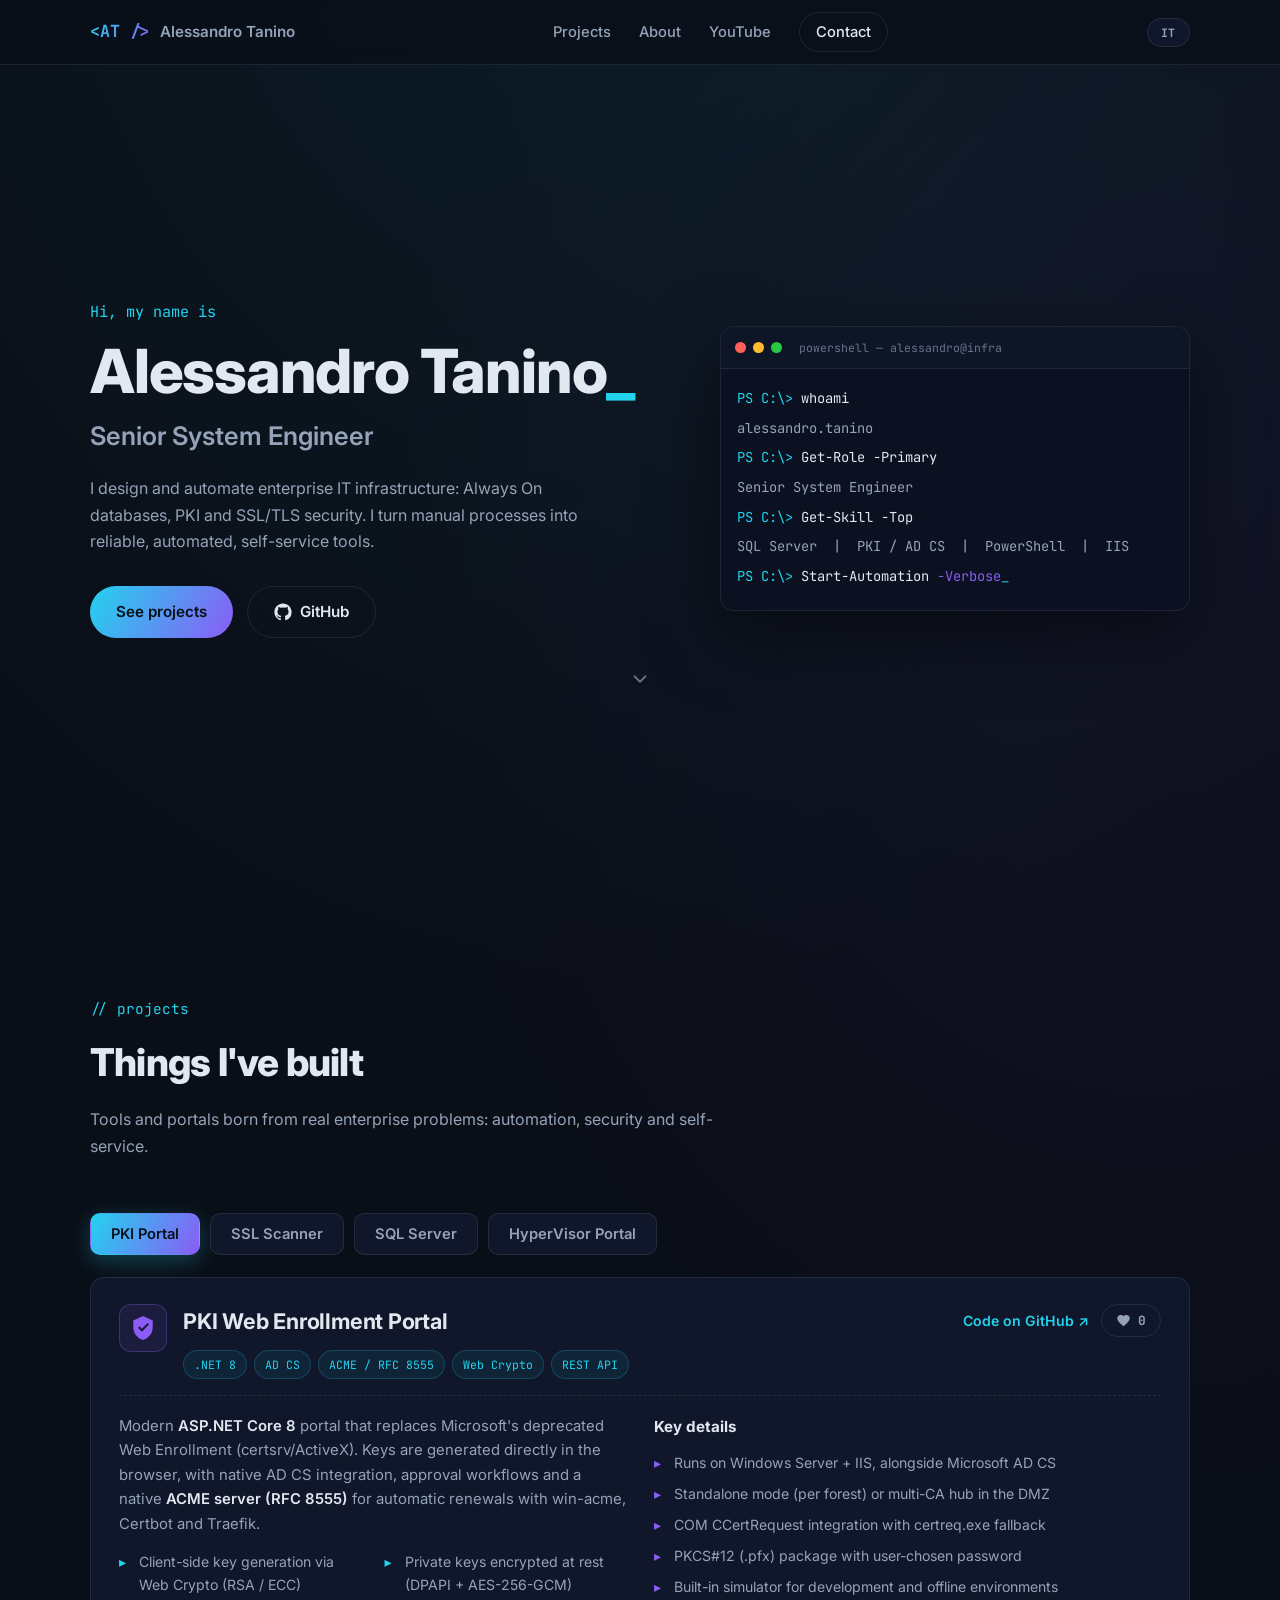
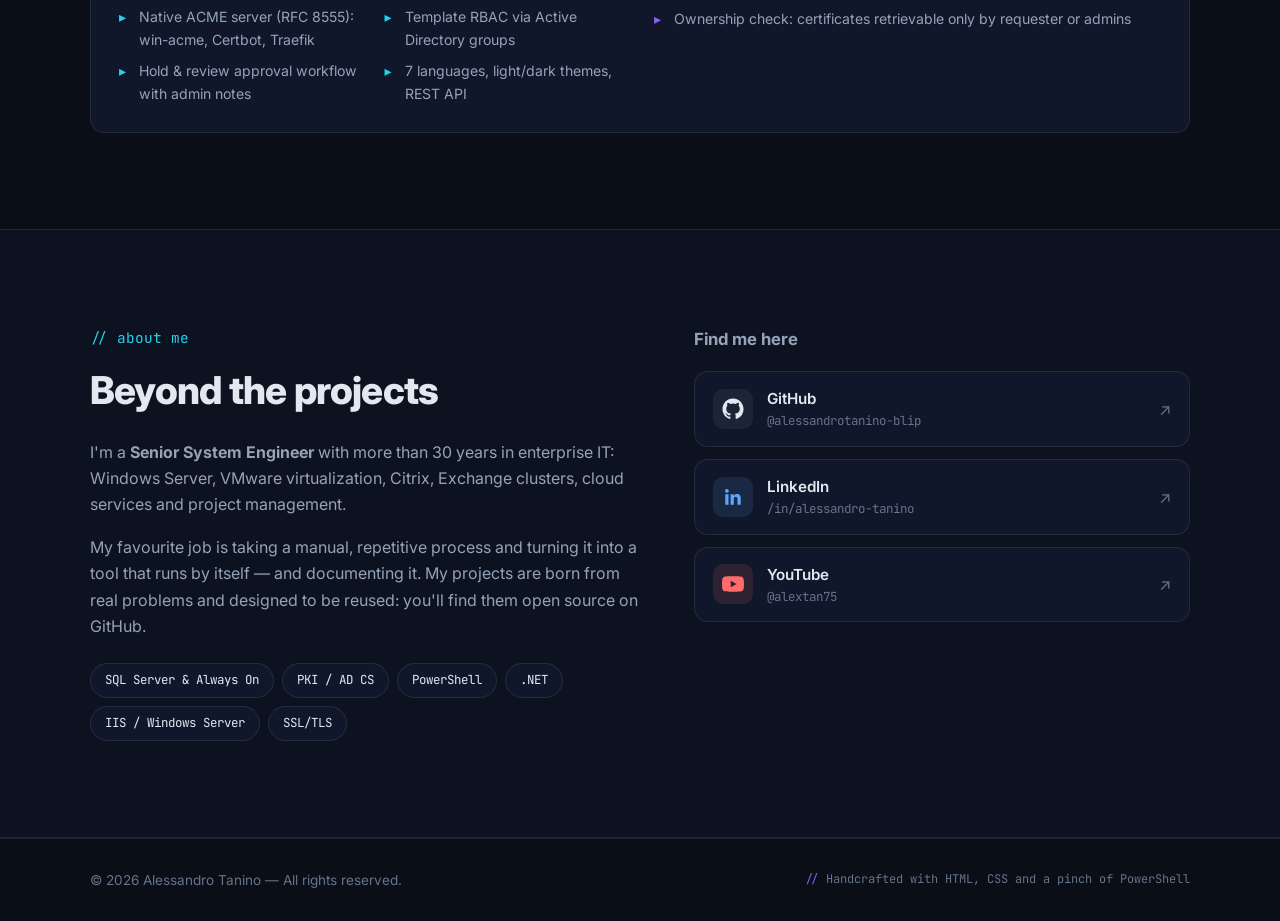
==== index.html @ 33538747 "Initial website: projects, personal area, i18n EN/IT, like buttons" ====
<!DOCTYPE html>
<html lang="en">
<head>
  <meta charset="UTF-8" />
  <meta name="viewport" content="width=device-width, initial-scale=1.0" />
  <title data-i18n="meta.title">Alessandro Tanino — IT Infrastructure &amp; Automation</title>
  <meta name="description" data-i18n="meta.desc" content="Personal website of Alessandro Tanino: IT projects, automation tools and YouTube channel. SQL Server, PKI, SSL/TLS." />
  <link rel="icon" href="data:image/svg+xml,%3Csvg xmlns='http://www.w3.org/2000/svg' viewBox='0 0 64 64'%3E%3Crect width='64' height='64' rx='12' fill='%230a0e17'/%3E%3Cpath d='M20 18v28M20 18h14a10 10 0 0 1 0 20H20' stroke='%2322d3ee' stroke-width='6' fill='none' stroke-linecap='round' stroke-linejoin='round'/%3E%3Ccircle cx='46' cy='46' r='5' fill='%238b5cf6'/%3E%3C/svg%3E" />
  <link rel="preconnect" href="https://fonts.googleapis.com" />
  <link rel="preconnect" href="https://fonts.gstatic.com" crossorigin />
  <link href="https://fonts.googleapis.com/css2?family=Inter:wght@400;500;600;700;800&family=JetBrains+Mono:wght@400;500;700&display=swap" rel="stylesheet" />
  <link rel="stylesheet" href="assets/css/styles.css" />
</head>
<body>
  <!-- ============ NAV ============ -->
  <header class="nav" id="top">
    <div class="container nav-inner">
      <a href="#top" class="brand">
        <span class="brand-mark">&lt;AT /&gt;</span>
        <span class="brand-name">Alessandro&nbsp;Tanino</span>
      </a>
      <nav class="nav-links" id="navLinks" aria-label="Main navigation">
        <a href="#progetti" data-i18n="nav.projects">Projects</a>
        <a href="#chi-sono" data-i18n="nav.about">About</a>
        <a href="#youtube">YouTube</a>
        <a href="#contatti" class="nav-cta" data-i18n="nav.contact">Contact</a>
      </nav>
      <div class="nav-right">
        <button id="langToggle" class="lang-toggle" aria-label="Switch language" title="Cambia lingua / Switch language">—</button>
        <button class="nav-toggle" id="navToggle" aria-label="Open menu" aria-expanded="false">
          <span></span><span></span><span></span>
        </button>
      </div>
    </div>
  </header>

  <main>
    <!-- ============ HERO ============ -->
    <section class="hero">
      <div class="container hero-inner">
        <div class="hero-text">
          <p class="hero-greeting" data-i18n="hero.hello">Hi, my name is</p>
          <h1 class="hero-title">Alessandro Tanino<span class="cursor">_</span></h1>
          <p class="hero-subtitle">
            <span id="typed" aria-live="polite"></span>
          </p>
          <p class="hero-desc" data-i18n-html="hero.desc">
            I design and automate enterprise IT infrastructure: Always On
            databases, PKI and SSL/TLS security. I turn manual processes into
            reliable, automated, self-service tools.
          </p>
          <div class="hero-actions">
            <a href="#progetti" class="btn btn-primary" data-i18n="hero.projectsBtn">See projects</a>
            <a href="https://github.com/alessandrotanino-blip" target="_blank" rel="noopener" class="btn btn-ghost">
              <svg viewBox="0 0 24 24" width="18" height="18" aria-hidden="true"><path fill="currentColor" d="M12 .5C5.65.5.5 5.65.5 12c0 5.08 3.29 9.39 7.86 10.91.58.11.79-.25.79-.55 0-.27-.01-1.17-.02-2.12-3.2.7-3.87-1.36-3.87-1.36-.52-1.33-1.28-1.68-1.28-1.68-1.04-.71.08-.7.08-.7 1.15.08 1.76 1.19 1.76 1.19 1.03 1.76 2.7 1.25 3.36.96.1-.75.4-1.25.72-1.54-2.55-.29-5.24-1.28-5.24-5.69 0-1.26.45-2.28 1.19-3.09-.12-.29-.52-1.46.11-3.05 0 0 .97-.31 3.18 1.18a11.1 11.1 0 0 1 5.79 0c2.2-1.49 3.17-1.18 3.17-1.18.63 1.59.23 2.76.11 3.05.74.81 1.19 1.83 1.19 3.09 0 4.42-2.69 5.39-5.25 5.68.41.35.77 1.05.77 2.12 0 1.53-.01 2.76-.01 3.14 0 .3.2.66.8.55A11.51 11.51 0 0 0 23.5 12C23.5 5.65 18.35.5 12 .5Z"/></svg>
              GitHub
            </a>
          </div>
        </div>
        <div class="terminal reveal" role="img" aria-label="Decorative terminal window">
          <div class="terminal-bar">
            <span class="dot red"></span><span class="dot yellow"></span><span class="dot green"></span>
            <span class="terminal-title">powershell — alessandro@infra</span>
          </div>
          <div class="terminal-body">
            <p><span class="ps">PS C:\&gt;</span> whoami</p>
            <p class="out">alessandro.tanino</p>
            <p><span class="ps">PS C:\&gt;</span> Get-Role -Primary</p>
            <p class="out">Senior System Engineer</p>
            <p><span class="ps">PS C:\&gt;</span> Get-Skill -Top</p>
            <p class="out">SQL Server &nbsp;|&nbsp; PKI / AD CS &nbsp;|&nbsp; PowerShell &nbsp;|&nbsp; IIS</p>
            <p><span class="ps">PS C:\&gt;</span> Start-Automation <span class="flag">-Verbose</span><span class="cursor">_</span></p>
          </div>
        </div>
      </div>
      <a href="#progetti" class="scroll-hint" aria-label="Scroll to projects">
        <svg viewBox="0 0 24 24" width="22" height="22" aria-hidden="true"><path fill="none" stroke="currentColor" stroke-width="2" stroke-linecap="round" stroke-linejoin="round" d="M6 9l6 6 6-6"/></svg>
      </a>
    </section>

    <!-- ============ PROJECTS ============ -->
    <section class="section" id="progetti">
      <div class="container">
        <div class="section-head reveal">
          <p class="section-tag" data-i18n="sec.projects.tag">// projects</p>
          <h2 class="section-title" data-i18n="sec.projects.title">Things I've built</h2>
          <p class="section-sub" data-i18n="sec.projects.sub">
            Tools and portals born from real enterprise problems:
            automation, security and self-service.
          </p>
        </div>

        <div class="project-tabs" role="tablist" aria-label="Projects">
          <button class="project-tab" id="tab-pki" data-tab="pki" role="tab" aria-selected="true" aria-controls="panel-pki">PKI Portal</button>
          <button class="project-tab" id="tab-ssl" data-tab="ssl" role="tab" aria-selected="false" aria-controls="panel-ssl">SSL Scanner</button>
          <button class="project-tab" id="tab-sql" data-tab="sql" role="tab" aria-selected="false" aria-controls="panel-sql">SQL Server</button>
          <button class="project-tab" id="tab-hyp" data-tab="hyp" role="tab" aria-selected="false" aria-controls="panel-hyp">HyperVisor Portal</button>
        </div>
        <div class="project-panels">
          <!-- SQL Server Provisioning Portal -->
          <article class="project-panel" id="panel-sql" role="tabpanel" aria-labelledby="tab-sql" hidden>
            <div class="project-head">
              <div class="card-icon" aria-hidden="true">
                <svg viewBox="0 0 24 24" width="26" height="26"><path fill="currentColor" d="M12 2C7.58 2 4 3.79 4 6v12c0 2.21 3.58 4 8 4s8-1.79 8-4V6c0-2.21-3.58-4-8-4Zm0 2c3.87 0 6 1.5 6 2s-2.13 2-6 2-6-1.5-6-2 2.13-2 6-2Zm6 12c0 .5-2.13 2-6 2s-6-1.5-6-2v-3.1c1.25.75 3.42 1.1 6 1.1s4.75-.35 6-1.1Zm0-5c0 .5-2.13 2-6 2s-6-1.5-6-2V8c1.25.75 3.42 1.1 6 1.1S16.75 8.75 18 8Z"/></svg>
              </div>
              <div class="project-head-text">
                <h3 class="card-title">SQL Server Provisioning Portal</h3>
                <span class="badge-coming" data-i18n="proj.sql.badge">COMING SOON</span>
                <div class="card-tags">
                  <span class="tag">SQL Server 2022</span>
                  <span class="tag">Always On / CAG</span>
                  <span class="tag">IIS</span>
                  <span class="tag">PowerShell</span>
                  <span class="tag">Active Directory</span>
                </div>
              </div>
              <div class="project-actions">
                <button class="like-btn" data-project="sql" aria-label="Like this project" aria-pressed="false">
                  <svg viewBox="0 0 24 24" aria-hidden="true"><path fill="currentColor" d="M12 21.35l-1.45-1.32C5.4 15.36 2 12.28 2 8.5 2 5.42 4.42 3 7.5 3c1.74 0 3.41.81 4.5 2.09C13.09 3.81 14.76 3 16.5 3 19.58 3 22 5.42 22 8.5c0 3.78-3.4 6.86-8.55 11.54L12 21.35z"/></svg>
                  <span class="like-count">0</span>
                </button>
              </div>
            </div>
            <div class="project-body">
              <div class="project-col">
                <p class="card-desc" data-i18n-html="proj.sql.desc">
                  Enterprise self-service portal and orchestration engine for
                  automatic database provisioning on
                  <strong>SQL Server 2022 Contained Availability Groups</strong>.
                  Users submit requests through a web portal on IIS, DBAs
                  approve them with Windows SSO and a PowerShell engine runs
                  the whole workflow end-to-end — creation/restore, backup, AG
                  join and security — with zero manual work.
                </p>
                <ul class="card-features">
                  <li data-i18n="proj.sql.f1">Self-service requests: new database or restore from .bak</li>
                  <li data-i18n="proj.sql.f2">DBA approval dashboard with Windows SSO and AD group check</li>
                  <li data-i18n="proj.sql.f3">Unattended PowerShell engine: create/restore, backup, AG join</li>
                  <li data-i18n="proj.sql.f4">Contained AG security: credentials replicated on every node</li>
                  <li data-i18n="proj.sql.f5">Auto-deploy script for Windows Server 2022/2025 + IIS</li>
                </ul>
              </div>
              <div class="project-col">
                <h4 class="details-title" data-i18n="proj.details.title">Key details</h4>
                <ul class="card-details">
                  <li data-i18n="proj.sql.d1">Targets: SQL Server 2022 Enterprise, Windows Server 2022/2025, IIS 10+</li>
                  <li data-i18n="proj.sql.d2">Full recovery model + full and log backups to a network share</li>
                  <li data-i18n="proj.sql.d3">Automatic replica synchronisation on the secondary node</li>
                  <li data-i18n="proj.sql.d4">CAG: SQL logins and Windows accounts created in the AG catalog</li>
                  <li data-i18n="proj.sql.d5">Email notification to the requester with connection parameters</li>
                  <li data-i18n="proj.sql.d6">Real-time request status tracking in the DBA dashboard</li>
                </ul>
              </div>
            </div>
          </article>

          <!-- PKI Web Enrollment Portal -->
          <article class="project-panel" id="panel-pki" role="tabpanel" aria-labelledby="tab-pki">
            <div class="project-head">
              <div class="card-icon icon-violet" aria-hidden="true">
                <svg viewBox="0 0 24 24" width="26" height="26"><path fill="currentColor" d="M12 1 3 5v6c0 5.55 3.84 10.74 9 12 5.16-1.26 9-6.45 9-12V5l-9-4Zm-1.05 14.4-3.55-3.55 1.41-1.41 2.14 2.14 5.14-5.14 1.41 1.41-6.55 6.55Z"/></svg>
              </div>
              <div class="project-head-text">
                <h3 class="card-title">PKI Web Enrollment Portal</h3>
                <div class="card-tags">
                  <span class="tag">.NET 8</span>
                  <span class="tag">AD CS</span>
                  <span class="tag">ACME / RFC 8555</span>
                  <span class="tag">Web Crypto</span>
                  <span class="tag">REST API</span>
                </div>
              </div>
              <div class="project-actions">
                <a class="card-link" href="https://github.com/alessandrotanino-blip/PKIWebPortal" target="_blank" rel="noopener">
                  <span data-i18n="proj.githubLink">Code on GitHub</span> <span aria-hidden="true">↗</span>
                </a>
                <button class="like-btn" data-project="pki" aria-label="Like this project" aria-pressed="false">
                  <svg viewBox="0 0 24 24" aria-hidden="true"><path fill="currentColor" d="M12 21.35l-1.45-1.32C5.4 15.36 2 12.28 2 8.5 2 5.42 4.42 3 7.5 3c1.74 0 3.41.81 4.5 2.09C13.09 3.81 14.76 3 16.5 3 19.58 3 22 5.42 22 8.5c0 3.78-3.4 6.86-8.55 11.54L12 21.35z"/></svg>
                  <span class="like-count">0</span>
                </button>
              </div>
            </div>
            <div class="project-body">
              <div class="project-col">
                <p class="card-desc" data-i18n-html="proj.pki.desc">
                  Modern <strong>ASP.NET Core 8</strong> portal that replaces
                  Microsoft's deprecated Web Enrollment (certsrv/ActiveX).
                  Keys are generated directly in the browser, with native AD CS
                  integration, approval workflows and a native
                  <strong>ACME server (RFC 8555)</strong> for automatic renewals
                  with win-acme, Certbot and Traefik.
                </p>
                <ul class="card-features">
                  <li data-i18n="proj.pki.f1">Client-side key generation via Web Crypto (RSA / ECC)</li>
                  <li data-i18n="proj.pki.f2">Private keys encrypted at rest (DPAPI + AES-256-GCM)</li>
                  <li data-i18n="proj.pki.f3">Native ACME server (RFC 8555): win-acme, Certbot, Traefik</li>
                  <li data-i18n="proj.pki.f4">Template RBAC via Active Directory groups</li>
                  <li data-i18n="proj.pki.f5">Hold &amp; review approval workflow with admin notes</li>
                  <li data-i18n="proj.pki.f6">7 languages, light/dark themes, REST API</li>
                </ul>
              </div>
              <div class="project-col">
                <h4 class="details-title" data-i18n="proj.details.title">Key details</h4>
                <ul class="card-details">
                  <li data-i18n="proj.pki.d1">Runs on Windows Server + IIS, alongside Microsoft AD CS</li>
                  <li data-i18n="proj.pki.d2">Standalone mode (per forest) or multi-CA hub in the DMZ</li>
                  <li data-i18n="proj.pki.d3">COM CCertRequest integration with certreq.exe fallback</li>
                  <li data-i18n="proj.pki.d4">PKCS#12 (.pfx) package with user-chosen password</li>
                  <li data-i18n="proj.pki.d5">Built-in simulator for development and offline environments</li>
                  <li data-i18n="proj.pki.d6">Ownership check: certificates retrievable only by requester or admins</li>
                </ul>
              </div>
            </div>
          </article>

          <!-- SSL Scanner -->
          <article class="project-panel" id="panel-ssl" role="tabpanel" aria-labelledby="tab-ssl" hidden>
            <div class="project-head">
              <div class="card-icon icon-green" aria-hidden="true">
                <svg viewBox="0 0 24 24" width="26" height="26"><path fill="currentColor" d="M15.5 14h-.79l-.28-.27a6.5 6.5 0 1 0-.7.7l.27.28v.79l5 4.99L20.49 19l-4.99-5Zm-6 0A4.5 4.5 0 1 1 14 9.5 4.5 4.5 0 0 1 9.5 14Z"/></svg>
              </div>
              <div class="project-head-text">
                <h3 class="card-title">SSL/TLS Certificate Scanner</h3>
                <div class="card-tags">
                  <span class="tag">PowerShell</span>
                  <span class="tag">SSL / TLS</span>
                  <span class="tag">LDAPS</span>
                  <span class="tag">Network Audit</span>
                </div>
              </div>
              <div class="project-actions">
                <a class="card-link" href="https://github.com/alessandrotanino-blip/CertificateScanner" target="_blank" rel="noopener">
                  <span data-i18n="proj.githubLink">Code on GitHub</span> <span aria-hidden="true">↗</span>
                </a>
                <button class="like-btn" data-project="ssl" aria-label="Like this project" aria-pressed="false">
                  <svg viewBox="0 0 24 24" aria-hidden="true"><path fill="currentColor" d="M12 21.35l-1.45-1.32C5.4 15.36 2 12.28 2 8.5 2 5.42 4.42 3 7.5 3c1.74 0 3.41.81 4.5 2.09C13.09 3.81 14.76 3 16.5 3 19.58 3 22 5.42 22 8.5c0 3.78-3.4 6.86-8.55 11.54L12 21.35z"/></svg>
                  <span class="like-count">0</span>
                </button>
              </div>
            </div>
            <div class="project-body">
              <div class="project-col">
                <p class="card-desc" data-i18n-html="proj.ssl.desc">
                  <strong>PowerShell</strong> scanner for SSL/TLS certificate
                  auditing across single hosts, file-based lists, or entire CIDR
                  network ranges. Multi-threaded scanning with HTTPS and LDAPS
                  support, OS fingerprinting, reverse DNS, expiration filtering
                  and automated reports.
                </p>
                <ul class="card-features">
                  <li data-i18n="proj.ssl.f1">Single site, bulk file and CIDR network range scans</li>
                  <li data-i18n="proj.ssl.f2">HTTPS and LDAPS protocol support</li>
                  <li data-i18n="proj.ssl.f3">OS fingerprinting and reverse DNS lookup</li>
                  <li data-i18n="proj.ssl.f4">Expiration filtering for at-risk certificates</li>
                  <li data-i18n="proj.ssl.f5">Multithreaded parallel processing</li>
                  <li data-i18n="proj.ssl.f6">CSV export and automated email reports</li>
                </ul>
              </div>
              <div class="project-col">
                <h4 class="details-title" data-i18n="proj.details.title">Key details</h4>
                <ul class="card-details">
                  <li data-i18n="proj.ssl.d1">Windows PowerShell 5.1 or PowerShell 7+</li>
                  <li data-i18n="proj.ssl.d2">Custom ports and legacy SSL protocol versions</li>
                  <li data-i18n="proj.ssl.d3">Per-scan tuning: thread count and timeouts</li>
                  <li data-i18n="proj.ssl.d4">Built-in -Help and -Examples documentation</li>
                  <li data-i18n="proj.ssl.d5">Append mode for incremental CSV exports</li>
                  <li data-i18n="proj.ssl.d6">Custom DNS servers for reverse lookups</li>
                </ul>
              </div>
            </div>
          </article>

          <!-- HyperVisor Portal -->
          <article class="project-panel" id="panel-hyp" role="tabpanel" aria-labelledby="tab-hyp" hidden>
            <div class="project-head">
              <div class="card-icon" aria-hidden="true">
                <svg viewBox="0 0 24 24" width="26" height="26"><path fill="currentColor" d="M4 4h7v7H4V4Zm9 0h7v7h-7V4ZM4 13h7v7H4v-7Zm9 0h7v7h-7v-7Z"/></svg>
              </div>
              <div class="project-head-text">
                <h3 class="card-title">HyperVisor Portal</h3>
                <div class="card-tags">
                  <span class="tag">PowerShell</span>
                  <span class="tag">VMware vSphere</span>
                  <span class="tag">Nutanix</span>
                  <span class="tag">Proxmox VE</span>
                  <span class="tag">IIS</span>
                  <span class="tag">SQL Server</span>
                </div>
              </div>
              <div class="project-actions">
                <button class="like-btn" data-project="hypervisor" aria-label="Like this project" aria-pressed="false">
                  <svg viewBox="0 0 24 24" aria-hidden="true"><path fill="currentColor" d="M12 21.35l-1.45-1.32C5.4 15.36 2 12.28 2 8.5 2 5.42 4.42 3 7.5 3c1.74 0 3.41.81 4.5 2.09C13.09 3.81 14.76 3 16.5 3 19.58 3 22 5.42 22 8.5c0 3.78-3.4 6.86-8.55 11.54L12 21.35z"/></svg>
                  <span class="like-count">0</span>
                </button>
              </div>
            </div>
            <div class="project-body">
              <div class="project-col">
                <p class="card-desc" data-i18n-html="proj.hyp.desc">
                  Enterprise <strong>multi-hypervisor inventory &amp; reporting
                  platform</strong> for VMware vSphere, Nutanix AHV and Proxmox
                  VE. PowerShell agents periodically collect compute, memory,
                  disk, network and backup metadata, publishing interactive
                  HTML5 dashboards on IIS with full SQL Server history tracking.
                </p>
                <ul class="card-features">
                  <li data-i18n="proj.hyp.f1">Unified inventory across vSphere, Nutanix AHV and Proxmox VE</li>
                  <li data-i18n="proj.hyp.f2">Project / cost center tracking via tags and categories</li>
                  <li data-i18n="proj.hyp.f3">SQL Server history tracking with removed-VM search</li>
                  <li data-i18n="proj.hyp.f4">Zombie VM, snapshot sprawl and backup compliance reports</li>
                  <li data-i18n="proj.hyp.f5">Resource diff reports between any two dates</li>
                  <li data-i18n="proj.hyp.f6">Automated IIS publishing with 7-Zip historical archival</li>
                </ul>
              </div>
              <div class="project-col">
                <h4 class="details-title" data-i18n="proj.details.title">Key details</h4>
                <ul class="card-details">
                  <li data-i18n="proj.hyp.d1">PowerShell 5.1/7.x, PowerCLI 12+ and Prism Central v3 REST</li>
                  <li data-i18n="proj.hyp.d2">IIS 10+ hosting with Production and Development environments</li>
                  <li data-i18n="proj.hyp.d3">High-reliability LastSeenOn engine, no vCenter log dependency</li>
                  <li data-i18n="proj.hyp.d4">4-tier backup evaluation with custom retention thresholds</li>
                  <li data-i18n="proj.hyp.d5">Live search, fast filters, column toggles and sorting in every view</li>
                  <li data-i18n="proj.hyp.d6">Executive weekly, monthly and quarterly capacity dashboards</li>
                </ul>
              </div>
            </div>
          </article>
        </div>
      </div>
    </section>

    <!-- ============ ABOUT / PERSONAL AREA ============ -->
    <section class="section section-alt" id="chi-sono">
      <div class="container">
        <div class="about-grid">
          <div class="reveal">
            <p class="section-tag" data-i18n="sec.about.tag">// about me</p>
            <h2 class="section-title" data-i18n="sec.about.title">Beyond the projects</h2>
            <p class="about-text" data-i18n-html="about.p1">
              I'm a <strong>Senior System Engineer</strong> with more than
              30 years in enterprise IT: Windows Server, VMware
              virtualization, Citrix, Exchange clusters, cloud services and
              project management.
            </p>
            <p class="about-text" data-i18n-html="about.p2">
              My favourite job is taking a manual, repetitive process and
              turning it into a tool that runs by itself — and documenting
              it. My projects are born from real problems and designed to be
              reused: you'll find them open source on GitHub.
            </p>
            <ul class="about-skills">
              <li>SQL Server &amp; Always On</li>
              <li>PKI / AD CS</li>
              <li>PowerShell</li>
              <li>.NET</li>
              <li>IIS / Windows Server</li>
              <li>SSL/TLS</li>
            </ul>
          </div>
          <div class="socials reveal" id="contatti">
            <h3 class="socials-title" data-i18n="about.socialTitle">Find me here</h3>
            <ul class="social-list">
              <li>
                <a class="social" href="https://github.com/alessandrotanino-blip" target="_blank" rel="noopener">
                  <span class="social-icon" aria-hidden="true">
                    <svg viewBox="0 0 24 24" width="22" height="22"><path fill="currentColor" d="M12 .5C5.65.5.5 5.65.5 12c0 5.08 3.29 9.39 7.86 10.91.58.11.79-.25.79-.55 0-.27-.01-1.17-.02-2.12-3.2.7-3.87-1.36-3.87-1.36-.52-1.33-1.28-1.68-1.28-1.68-1.04-.71.08-.7.08-.7 1.15.08 1.76 1.19 1.76 1.19 1.03 1.76 2.7 1.25 3.36.96.1-.75.4-1.25.72-1.54-2.55-.29-5.24-1.28-5.24-5.69 0-1.26.45-2.28 1.19-3.09-.12-.29-.52-1.46.11-3.05 0 0 .97-.31 3.18 1.18a11.1 11.1 0 0 1 5.79 0c2.2-1.49 3.17-1.18 3.17-1.18.63 1.59.23 2.76.11 3.05.74.81 1.19 1.83 1.19 3.09 0 4.42-2.69 5.39-5.25 5.68.41.35.77 1.05.77 2.12 0 1.53-.01 2.76-.01 3.14 0 .3.2.66.8.55A11.51 11.51 0 0 0 23.5 12C23.5 5.65 18.35.5 12 .5Z"/></svg>
                  </span>
                  <span class="social-body">
                    <span class="social-name">GitHub</span>
                    <span class="social-handle">@alessandrotanino-blip</span>
                  </span>
                  <span class="social-arrow" aria-hidden="true">↗</span>
                </a>
              </li>
              <li>
                <a class="social" href="https://www.linkedin.com/in/alessandro-tanino" target="_blank" rel="noopener">
                  <span class="social-icon icon-blue" aria-hidden="true">
                    <svg viewBox="0 0 24 24" width="22" height="22"><path fill="currentColor" d="M20.45 20.45h-3.55v-5.57c0-1.33-.03-3.04-1.85-3.04-1.86 0-2.14 1.45-2.14 2.94v5.67H9.35V9h3.41v1.56h.05a3.74 3.74 0 0 1 3.37-1.85c3.6 0 4.27 2.37 4.27 5.46ZM5.34 7.43a2.06 2.06 0 1 1 0-4.13 2.06 2.06 0 0 1 0 4.13ZM7.12 20.45H3.56V9h3.56Z"/></svg>
                  </span>
                  <span class="social-body">
                    <span class="social-name">LinkedIn</span>
                    <span class="social-handle">/in/alessandro-tanino</span>
                  </span>
                  <span class="social-arrow" aria-hidden="true">↗</span>
                </a>
              </li>
              <li>
                <a class="social" id="youtube" href="https://youtube.com/@alextan75" target="_blank" rel="noopener">
                  <span class="social-icon icon-red" aria-hidden="true">
                    <svg viewBox="0 0 24 24" width="22" height="22"><path fill="currentColor" d="M23.5 6.19a3.02 3.02 0 0 0-2.12-2.14C19.5 3.55 12 3.55 12 3.55s-7.5 0-9.38.5A3.02 3.02 0 0 0 .5 6.19 31.6 31.6 0 0 0 0 12a31.6 31.6 0 0 0 .5 5.81 3.02 3.02 0 0 0 2.12 2.14c1.88.5 9.38.5 9.38.5s7.5 0 9.38-.5a3.02 3.02 0 0 0 2.12-2.14A31.6 31.6 0 0 0 24 12a31.6 31.6 0 0 0-.5-5.81ZM9.55 15.57V8.43L15.82 12Z"/></svg>
                  </span>
                  <span class="social-body">
                    <span class="social-name">YouTube</span>
                    <span class="social-handle">@alextan75</span>
                  </span>
                  <span class="social-arrow" aria-hidden="true">↗</span>
                </a>
              </li>
            </ul>
          </div>
        </div>
      </div>
    </section>
  </main>

  <!-- ============ FOOTER ============ -->
  <footer class="footer">
    <div class="container footer-inner">
      <p>© <span id="year"></span> Alessandro Tanino — <span data-i18n="footer.rights">All rights reserved.</span></p>
      <p class="footer-mono">
        <span class="mono-comment">//</span> <span data-i18n="footer.mono">Handcrafted with HTML, CSS and a pinch of PowerShell</span>
      </p>
    </div>
  </footer>

  <script src="assets/js/main.js"></script>
</body>
</html>
---- assets/css/styles.css ----
/* ============================================================
   Alessandro Tanino — personal site
   Dark, modern, tech
   ============================================================ */

:root {
  --bg: #0a0e17;
  --bg-alt: #0d1220;
  --panel: #10172a;
  --panel-2: #131c33;
  --border: rgba(148, 163, 184, 0.14);
  --text: #e2e8f0;
  --text-dim: #94a3b8;
  --text-faint: #64748b;
  --accent: #22d3ee;
  --accent-2: #8b5cf6;
  --accent-3: #34d399;
  --blue: #60a5fa;
  --red: #ff6b6b;
  --gradient: linear-gradient(120deg, var(--accent), var(--accent-2));
  --radius: 14px;
  --font-sans: "Inter", system-ui, -apple-system, "Segoe UI", sans-serif;
  --font-mono: "JetBrains Mono", ui-monospace, "Cascadia Code", Consolas, monospace;
}

* { margin: 0; padding: 0; box-sizing: border-box; }

html { scroll-behavior: smooth; }

body {
  font-family: var(--font-sans);
  background: var(--bg);
  color: var(--text);
  line-height: 1.65;
  overflow-x: hidden;
  background-image:
    radial-gradient(ellipse 80% 50% at 50% -10%, rgba(34, 211, 238, 0.08), transparent),
    radial-gradient(ellipse 60% 40% at 90% 20%, rgba(139, 92, 246, 0.06), transparent);
}

.container {
  width: min(1100px, 92%);
  margin: 0 auto;
}

/* ---------- Nav ---------- */
.nav {
  position: sticky;
  top: 0;
  z-index: 100;
  backdrop-filter: blur(14px);
  background: rgba(10, 14, 23, 0.75);
  border-bottom: 1px solid var(--border);
}

.nav-inner {
  display: flex;
  align-items: center;
  justify-content: space-between;
  height: 64px;
}

.brand {
  display: flex;
  align-items: center;
  gap: 10px;
  text-decoration: none;
  color: var(--text);
}

.brand-mark {
  font-family: var(--font-mono);
  font-weight: 700;
  font-size: 1.05rem;
  background: var(--gradient);
  -webkit-background-clip: text;
  background-clip: text;
  color: transparent;
}

.brand-name { font-weight: 600; font-size: 0.95rem; color: var(--text-dim); }

.nav-links {
  display: flex;
  align-items: center;
  gap: 28px;
}

.nav-links a {
  color: var(--text-dim);
  text-decoration: none;
  font-size: 0.92rem;
  font-weight: 500;
  transition: color 0.2s;
}

.nav-links a:hover { color: var(--accent); }

.nav-cta {
  border: 1px solid var(--border);
  padding: 7px 16px;
  border-radius: 999px;
  color: var(--text) !important;
}

.nav-cta:hover {
  border-color: var(--accent);
  box-shadow: 0 0 18px rgba(34, 211, 238, 0.25);
}

.nav-right {
  display: flex;
  align-items: center;
  gap: 12px;
}

.lang-toggle {
  font-family: var(--font-mono);
  font-size: 0.72rem;
  font-weight: 700;
  letter-spacing: 0.06em;
  color: var(--text-dim);
  background: var(--panel);
  border: 1px solid var(--border);
  border-radius: 999px;
  padding: 6px 13px;
  cursor: pointer;
  transition: color 0.2s, border-color 0.2s, box-shadow 0.2s;
}

.lang-toggle:hover {
  color: var(--accent);
  border-color: var(--accent);
  box-shadow: 0 0 14px rgba(34, 211, 238, 0.2);
}

.nav-toggle {
  display: none;
  flex-direction: column;
  gap: 5px;
  background: none;
  border: none;
  cursor: pointer;
  padding: 8px;
}

.nav-toggle span {
  width: 22px;
  height: 2px;
  background: var(--text-dim);
  border-radius: 2px;
  transition: transform 0.25s, opacity 0.25s;
}

.nav-toggle[aria-expanded="true"] span:nth-child(1) { transform: translateY(7px) rotate(45deg); }
.nav-toggle[aria-expanded="true"] span:nth-child(2) { opacity: 0; }
.nav-toggle[aria-expanded="true"] span:nth-child(3) { transform: translateY(-7px) rotate(-45deg); }

/* ---------- Hero ---------- */
.hero {
  min-height: calc(100vh - 64px);
  display: flex;
  flex-direction: column;
  justify-content: center;
  padding: 70px 0 40px;
}

.hero-inner {
  display: grid;
  grid-template-columns: 1.1fr 0.9fr;
  gap: 56px;
  align-items: center;
}

.hero-greeting {
  font-family: var(--font-mono);
  color: var(--accent);
  font-size: 0.95rem;
  margin-bottom: 14px;
}

.hero-title {
  font-size: clamp(2.4rem, 5.5vw, 3.8rem);
  font-weight: 800;
  letter-spacing: -0.02em;
  line-height: 1.1;
}

.cursor {
  color: var(--accent);
  animation: blink 1.1s steps(1) infinite;
}

@keyframes blink { 50% { opacity: 0; } }

.hero-subtitle {
  font-size: clamp(1.2rem, 2.6vw, 1.6rem);
  font-weight: 600;
  color: var(--text-dim);
  margin-top: 10px;
  min-height: 1.6em;
}

.hero-desc {
  margin-top: 18px;
  color: var(--text-dim);
  max-width: 52ch;
}

.hero-actions {
  margin-top: 32px;
  display: flex;
  gap: 14px;
  flex-wrap: wrap;
}

.btn {
  display: inline-flex;
  align-items: center;
  gap: 8px;
  padding: 12px 26px;
  border-radius: 999px;
  text-decoration: none;
  font-weight: 600;
  font-size: 0.95rem;
  transition: transform 0.2s, box-shadow 0.2s, border-color 0.2s;
}

.btn:hover { transform: translateY(-2px); }

.btn-primary {
  background: var(--gradient);
  color: #06121a;
}

.btn-primary:hover { box-shadow: 0 8px 30px rgba(34, 211, 238, 0.35); }

.btn-ghost {
  border: 1px solid var(--border);
  color: var(--text);
}

.btn-ghost:hover {
  border-color: var(--accent);
  box-shadow: 0 8px 30px rgba(34, 211, 238, 0.18);
}

/* ---------- Terminal ---------- */
.terminal {
  background: #0b1120;
  border: 1px solid var(--border);
  border-radius: var(--radius);
  box-shadow: 0 24px 70px rgba(0, 0, 0, 0.5);
  overflow: hidden;
  font-family: var(--font-mono);
  font-size: 0.86rem;
  transform: rotate(0.6deg);
}

.terminal-bar {
  display: flex;
  align-items: center;
  gap: 7px;
  padding: 11px 14px;
  background: #0e1526;
  border-bottom: 1px solid var(--border);
}

.dot { width: 11px; height: 11px; border-radius: 50%; }
.dot.red { background: #ff5f57; }
.dot.yellow { background: #febc2e; }
.dot.green { background: #28c840; }

.terminal-title {
  margin-left: 10px;
  font-size: 0.72rem;
  color: var(--text-faint);
}

.terminal-body {
  padding: 18px 16px 22px;
  display: flex;
  flex-direction: column;
  gap: 7px;
}

.terminal-body p { white-space: nowrap; overflow: hidden; }
.ps { color: var(--accent); }
.out { color: var(--text-dim); }
.flag { color: var(--accent-2); }

.scroll-hint {
  align-self: center;
  margin-top: 30px;
  color: var(--text-faint);
  animation: bob 2s ease-in-out infinite;
}

@keyframes bob {
  0%, 100% { transform: translateY(0); }
  50% { transform: translateY(8px); }
}

/* ---------- Sections ---------- */
.section { padding: 96px 0; }

.section-alt {
  background: var(--bg-alt);
  border-top: 1px solid var(--border);
  border-bottom: 1px solid var(--border);
}

.section-head { max-width: 640px; margin-bottom: 54px; }

.section-tag {
  font-family: var(--font-mono);
  color: var(--accent);
  font-size: 0.9rem;
  margin-bottom: 10px;
}

.section-title {
  font-size: clamp(1.7rem, 3.6vw, 2.4rem);
  font-weight: 800;
  letter-spacing: -0.02em;
}

.section-sub { color: var(--text-dim); margin-top: 12px; }

/* ---------- Project cards ---------- */
.project-tabs {
  display: flex;
  flex-wrap: wrap;
  gap: 10px;
  margin-bottom: 22px;
}

.project-tab {
  font-family: var(--font-sans);
  font-size: 0.92rem;
  font-weight: 600;
  color: var(--text-dim);
  background: var(--panel);
  border: 1px solid var(--border);
  border-radius: 10px;
  padding: 11px 20px;
  cursor: pointer;
  transition: color 0.2s, border-color 0.2s, background 0.2s, box-shadow 0.2s;
}

.project-tab:hover {
  color: var(--accent);
  border-color: rgba(34, 211, 238, 0.45);
}

.project-tab[aria-selected="true"] {
  color: #06121a;
  background: var(--gradient);
  border-color: transparent;
  box-shadow: 0 6px 22px rgba(34, 211, 238, 0.28);
}

.project-panel {
  background: var(--panel);
  border: 1px solid var(--border);
  border-radius: var(--radius);
  padding: 26px 28px;
}

.project-panel[hidden] { display: none; }

.project-panel.active { animation: panelIn 0.35s ease; }

@keyframes panelIn {
  from { opacity: 0; transform: translateY(14px); }
  to { opacity: 1; transform: translateY(0); }
}

.project-head {
  display: flex;
  align-items: flex-start;
  gap: 16px;
  flex-wrap: wrap;
  margin-bottom: 18px;
  padding-bottom: 16px;
  border-bottom: 1px dashed var(--border);
}

.project-head-text {
  flex: 1;
  min-width: 240px;
  display: flex;
  flex-direction: column;
  align-items: flex-start;
  gap: 10px;
}

.project-head .card-title { font-size: 1.35rem; }

.project-actions {
  display: flex;
  align-items: center;
  gap: 12px;
  margin-left: auto;
}

.project-body {
  display: grid;
  grid-template-columns: 1fr 1fr;
  gap: 28px;
}

.project-col { min-width: 0; }

.details-title {
  font-size: 0.95rem;
  font-weight: 700;
  margin-bottom: 12px;
}

.card-details {
  list-style: none;
  display: flex;
  flex-direction: column;
  gap: 8px;
  font-size: 0.88rem;
  color: var(--text-dim);
}

.card-details li { padding-left: 20px; position: relative; }

.card-details li::before {
  content: "▸";
  position: absolute;
  left: 0;
  color: var(--accent-2);
}

.card:hover {
  transform: translateY(-5px);
  border-color: rgba(34, 211, 238, 0.45);
  box-shadow: 0 18px 45px rgba(0, 0, 0, 0.45), 0 0 0 1px rgba(34, 211, 238, 0.12);
}

.card-icon {
  width: 48px;
  height: 48px;
  display: grid;
  place-items: center;
  border-radius: 12px;
  background: rgba(34, 211, 238, 0.1);
  border: 1px solid rgba(34, 211, 238, 0.25);
  color: var(--accent);
}

.icon-violet {
  background: rgba(139, 92, 246, 0.1);
  border-color: rgba(139, 92, 246, 0.3);
  color: var(--accent-2);
}

.icon-green {
  background: rgba(52, 211, 153, 0.1);
  border-color: rgba(52, 211, 153, 0.3);
  color: var(--accent-3);
}

.card-title { font-size: 1.3rem; font-weight: 700; letter-spacing: -0.01em; }

.badge-coming {
  font-family: var(--font-mono);
  font-size: 0.68rem;
  font-weight: 700;
  letter-spacing: 0.14em;
  color: #fbbf24;
  background: rgba(251, 191, 36, 0.1);
  border: 1px solid rgba(251, 191, 36, 0.4);
  padding: 4px 12px;
  border-radius: 999px;
}

.card-desc {
  color: var(--text-dim);
  font-size: 0.93rem;
  margin-bottom: 14px;
}

.card-desc strong { color: var(--text); font-weight: 600; }

.card-features {
  list-style: none;
  display: grid;
  grid-template-columns: 1fr 1fr;
  gap: 8px 24px;
  font-size: 0.88rem;
  color: var(--text-dim);
}

.card-features li { padding-left: 20px; position: relative; }

.card-features li::before {
  content: "▸";
  position: absolute;
  left: 0;
  color: var(--accent);
}

.card-tags {
  display: flex;
  flex-wrap: wrap;
  gap: 7px;
}

.tag {
  font-family: var(--font-mono);
  font-size: 0.72rem;
  color: var(--accent);
  background: rgba(34, 211, 238, 0.07);
  border: 1px solid rgba(34, 211, 238, 0.2);
  padding: 4px 10px;
  border-radius: 999px;
}

.card-foot {
  margin-top: 16px;
  padding-top: 14px;
  border-top: 1px dashed var(--border);
  display: flex;
  align-items: center;
  justify-content: space-between;
  gap: 10px;
}

.card-link {
  font-size: 0.88rem;
  font-weight: 600;
  color: var(--accent);
  text-decoration: none;
}

.card-link span { display: inline-block; transition: transform 0.2s; }

.card-link:hover span { transform: translate(3px, -3px); }

.like-btn {
  display: inline-flex;
  align-items: center;
  gap: 7px;
  font-family: var(--font-mono);
  font-size: 0.8rem;
  font-weight: 700;
  color: var(--text-dim);
  background: transparent;
  border: 1px solid var(--border);
  border-radius: 999px;
  padding: 7px 14px;
  cursor: pointer;
  flex-shrink: 0;
  transition: color 0.2s, border-color 0.2s, background 0.2s;
}

.like-btn svg { width: 15px; height: 15px; }

.like-btn:hover {
  color: var(--red);
  border-color: var(--red);
}

.like-btn[aria-pressed="true"] {
  color: var(--red);
  border-color: var(--red);
  background: rgba(255, 107, 107, 0.08);
}

.like-btn.pop { animation: likepop 0.3s ease; }

@keyframes likepop {
  40% { transform: scale(1.18); }
}

/* ---------- About / socials ---------- */
.about-grid {
  display: grid;
  grid-template-columns: 1.05fr 0.95fr;
  gap: 56px;
  align-items: start;
}

.about-text { color: var(--text-dim); margin-top: 16px; }

.about-skills {
  list-style: none;
  margin-top: 24px;
  display: flex;
  flex-wrap: wrap;
  gap: 8px;
}

.about-skills li {
  font-family: var(--font-mono);
  font-size: 0.78rem;
  color: var(--text);
  border: 1px solid var(--border);
  background: var(--panel);
  padding: 6px 14px;
  border-radius: 999px;
}

.socials-title {
  font-size: 1.05rem;
  font-weight: 700;
  margin-bottom: 18px;
  color: var(--text-dim);
}

.social-list {
  list-style: none;
  display: flex;
  flex-direction: column;
  gap: 12px;
}

.social {
  display: flex;
  align-items: center;
  gap: 14px;
  padding: 14px 18px;
  background: var(--panel);
  border: 1px solid var(--border);
  border-radius: var(--radius);
  text-decoration: none;
  color: var(--text);
  transition: transform 0.2s, border-color 0.2s, box-shadow 0.2s;
}

.social:hover {
  transform: translateX(6px);
  border-color: rgba(34, 211, 238, 0.5);
  box-shadow: 0 10px 30px rgba(0, 0, 0, 0.4);
}

.social-icon {
  width: 40px;
  height: 40px;
  flex-shrink: 0;
  display: grid;
  place-items: center;
  border-radius: 10px;
  background: rgba(226, 232, 240, 0.06);
  color: var(--text);
}

.icon-blue { background: rgba(96, 165, 250, 0.12); color: var(--blue); }
.icon-red { background: rgba(255, 107, 107, 0.12); color: var(--red); }
.icon-cyan { background: rgba(34, 211, 238, 0.12); color: var(--accent); }

.social-body {
  display: flex;
  flex-direction: column;
  min-width: 0;
  flex-grow: 1;
}

.social-name { font-weight: 600; font-size: 0.95rem; }

.social-handle {
  font-family: var(--font-mono);
  font-size: 0.78rem;
  color: var(--text-faint);
  white-space: nowrap;
  overflow: hidden;
  text-overflow: ellipsis;
}

.social-arrow {
  color: var(--text-faint);
  transition: color 0.2s, transform 0.2s;
}

.social:hover .social-arrow { color: var(--accent); transform: translate(3px, -3px); }

/* ---------- Footer ---------- */
.footer {
  border-top: 1px solid var(--border);
  padding: 30px 0;
}

.footer-inner {
  display: flex;
  justify-content: space-between;
  align-items: center;
  gap: 12px;
  flex-wrap: wrap;
  color: var(--text-faint);
  font-size: 0.85rem;
}

.mono-comment { font-family: var(--font-mono); color: var(--accent-2); }
.footer-mono { font-family: var(--font-mono); font-size: 0.75rem; }

/* ---------- Reveal animation ---------- */
.reveal {
  opacity: 0;
  transform: translateY(24px);
  transition: opacity 0.7s ease, transform 0.7s ease;
}

.reveal.visible {
  opacity: 1;
  transform: translateY(0);
}

/* ---------- Responsive ---------- */
@media (max-width: 860px) {
  .hero { min-height: auto; padding-top: 50px; }

  .hero-inner {
    grid-template-columns: 1fr;
    gap: 40px;
  }

  .terminal { transform: none; }

  .project-body { grid-template-columns: 1fr; }

  .about-grid {
    grid-template-columns: 1fr;
    gap: 40px;
  }

  .section { padding: 70px 0; }

  .nav-toggle { display: flex; }

  .nav-links {
    position: absolute;
    top: 64px;
    left: 0;
    right: 0;
    flex-direction: column;
    align-items: stretch;
    gap: 0;
    background: rgba(10, 14, 23, 0.97);
    border-bottom: 1px solid var(--border);
    padding: 10px 6%;
    display: none;
  }

  .nav-links.open { display: flex; }

  .nav-links a {
    padding: 13px 6px;
    border-bottom: 1px solid var(--border);
  }

  .nav-links a:last-child { border-bottom: none; }

  .nav-cta { text-align: center; border-radius: 10px; }
}

@media (max-width: 560px) {
  .card-features { grid-template-columns: 1fr; }
}
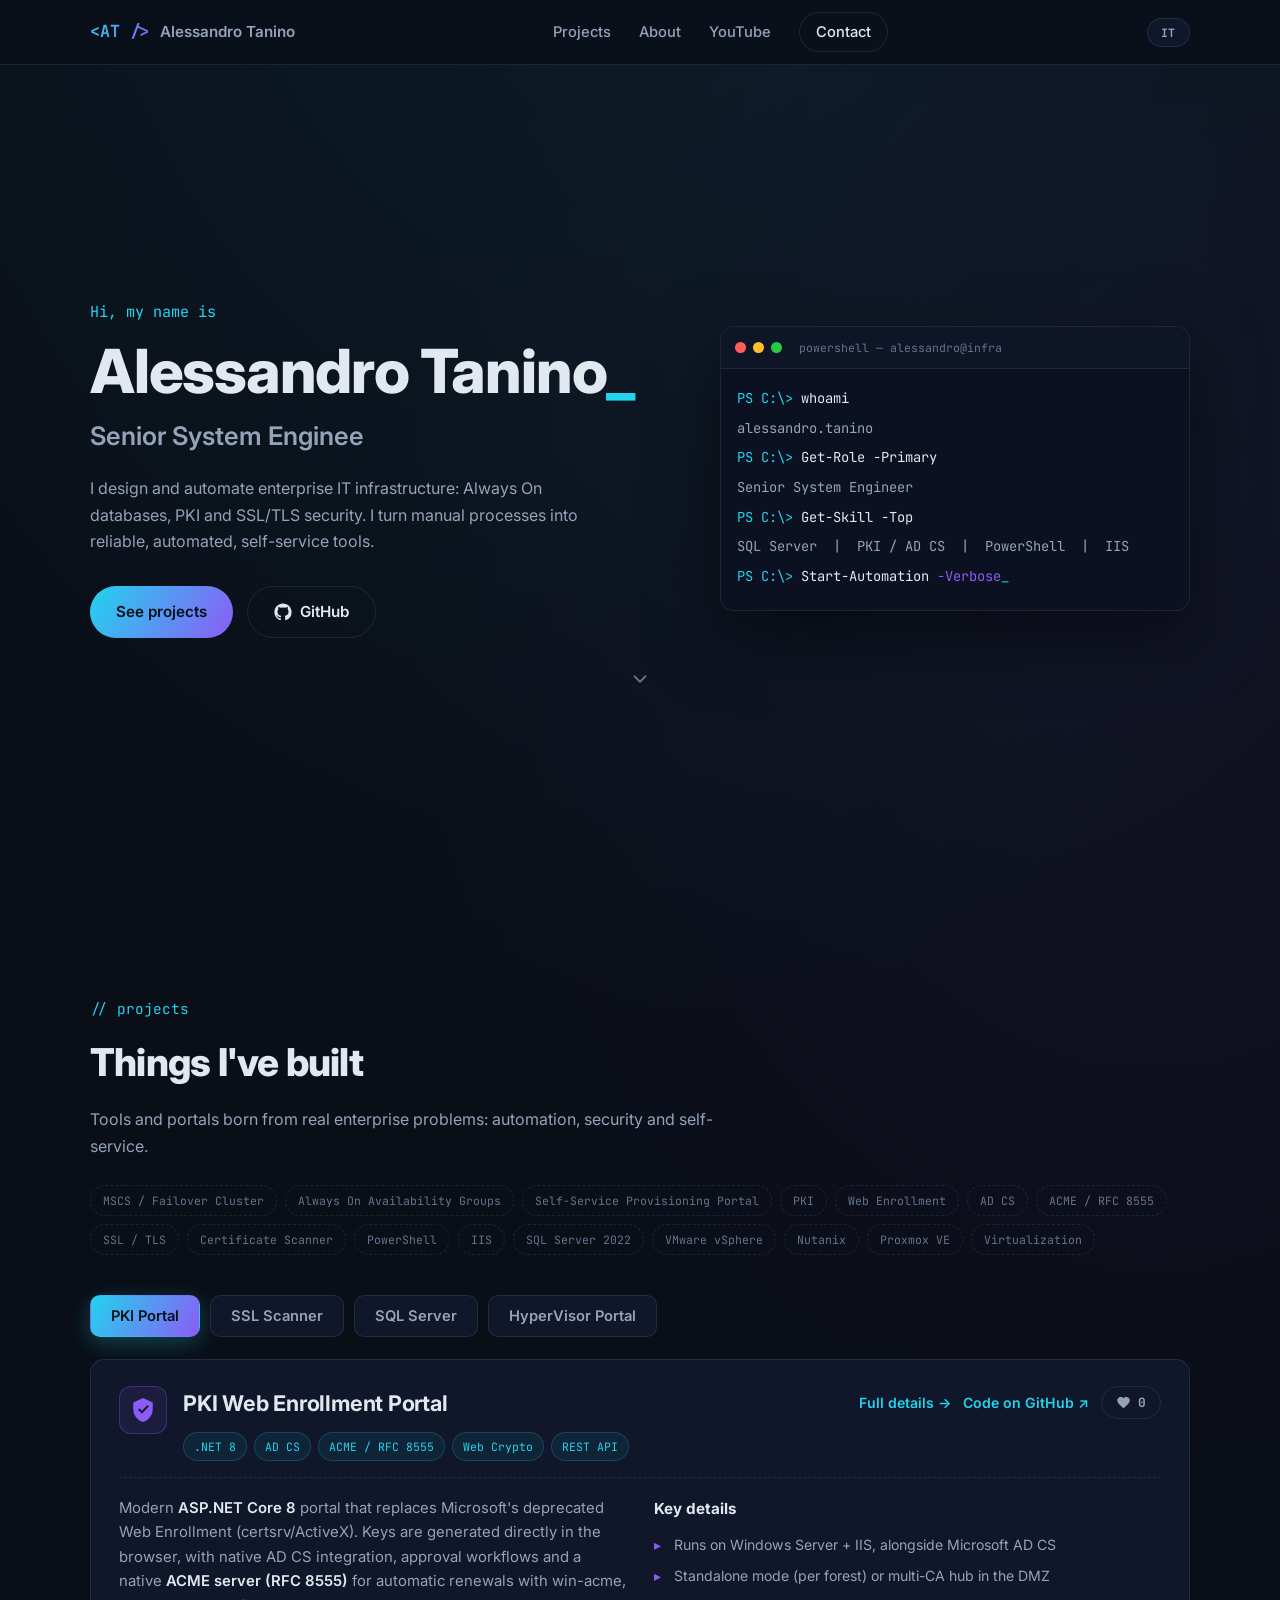
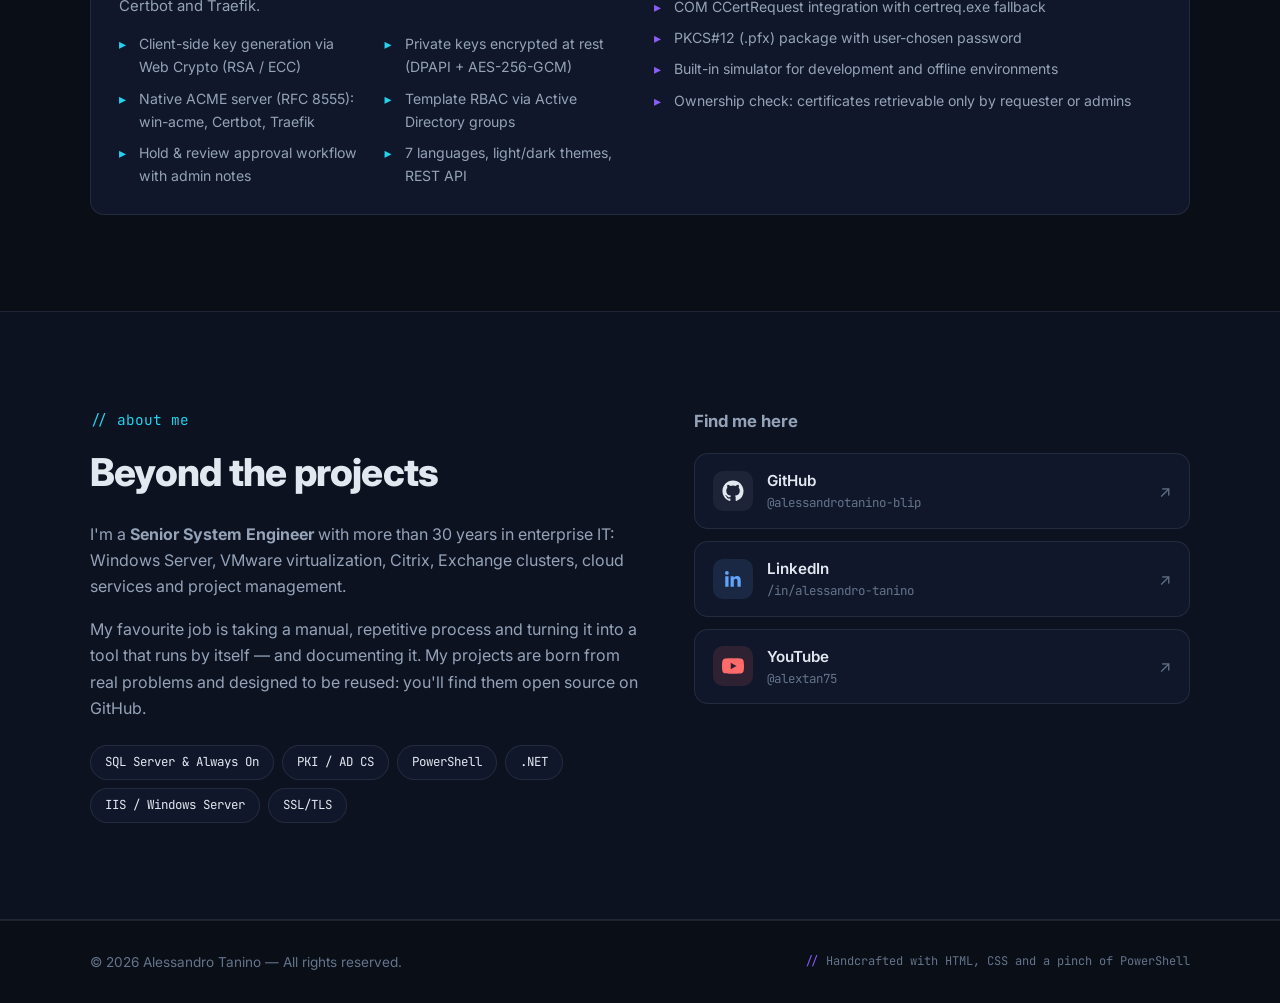
==== commit b302aa32: "SEO: dedicated project pages, JSON-LD, Open Graph, sitemap, keywords" ====
--- a/index.html
+++ b/index.html
@@ -3,8 +3,50 @@
 <head>
   <meta charset="UTF-8" />
   <meta name="viewport" content="width=device-width, initial-scale=1.0" />
-  <title data-i18n="meta.title">Alessandro Tanino — IT Infrastructure &amp; Automation</title>
-  <meta name="description" data-i18n="meta.desc" content="Personal website of Alessandro Tanino: IT projects, automation tools and YouTube channel. SQL Server, PKI, SSL/TLS." />
+  <title data-i18n="meta.title">Alessandro Tanino — IT Infrastructure Engineer | Self-Service Portals, SQL Server, PKI</title>
+  <meta name="description" data-i18n="meta.desc" content="Personal site of Alessandro Tanino, Senior System Engineer. Self-service provisioning portals: SQL Server Availability Groups on MSCS / Windows Server Failover Cluster, PKI web enrollment with AD CS and native ACME (RFC 8555), SSL/TLS certificate scanner, multi-hypervisor reporting portal. PowerShell, IIS, automation." />
+  <meta name="keywords" content="MSCS, Failover Cluster, SQL Server Availability Groups, self-service provisioning portal, PKI, web enrollment, AD CS, ACME, SSL/TLS certificate scanner, PowerShell, IIS, VMware, Nutanix, Proxmox" />
+  <link rel="canonical" href="https://alessandrotanino-blip.github.io/" />
+  <meta property="og:type" content="website" />
+  <meta property="og:site_name" content="Alessandro Tanino" />
+  <meta property="og:title" content="Alessandro Tanino — IT Infrastructure Engineer" />
+  <meta property="og:description" content="Self-service portals, SQL Server Always On, PKI web enrollment, SSL/TLS scanner, multi-hypervisor reporting." />
+  <meta property="og:url" content="https://alessandrotanino-blip.github.io/" />
+  <meta property="og:image" content="assets/og-image.png" />
+  <meta name="twitter:card" content="summary" />
+  <script type="application/ld+json">
+  {
+    "@context": "https://schema.org",
+    "@graph": [
+      {
+        "@type": "Person",
+        "name": "Alessandro Tanino",
+        "jobTitle": "Senior System Engineer",
+        "url": "https://alessandrotanino-blip.github.io/",
+        "sameAs": [
+          "https://github.com/alessandrotanino-blip",
+          "https://www.linkedin.com/in/alessandro-tanino",
+          "https://youtube.com/@alextan75"
+        ]
+      },
+      {
+        "@type": "WebSite",
+        "name": "Alessandro Tanino",
+        "url": "https://alessandrotanino-blip.github.io/"
+      },
+      {
+        "@type": "ItemList",
+        "name": "IT Projects",
+        "itemListElement": [
+          { "@type": "SoftwareApplication", "name": "PKI Web Enrollment Portal", "url": "https://alessandrotanino-blip.github.io/projects/pki-web-enrollment-portal.html", "sameAs": ["https://github.com/alessandrotanino-blip/PKIWebPortal"] },
+          { "@type": "SoftwareApplication", "name": "SSL/TLS Certificate Scanner", "url": "https://alessandrotanino-blip.github.io/projects/ssl-tls-certificate-scanner.html", "sameAs": ["https://github.com/alessandrotanino-blip/CertificateScanner"] },
+          { "@type": "SoftwareApplication", "name": "SQL Server Provisioning Portal", "url": "https://alessandrotanino-blip.github.io/projects/sql-server-provisioning-portal.html" },
+          { "@type": "SoftwareApplication", "name": "HyperVisor Portal", "url": "https://alessandrotanino-blip.github.io/projects/hypervisor-portal.html" }
+        ]
+      }
+    ]
+  }
+  </script>
   <link rel="icon" href="data:image/svg+xml,%3Csvg xmlns='http://www.w3.org/2000/svg' viewBox='0 0 64 64'%3E%3Crect width='64' height='64' rx='12' fill='%230a0e17'/%3E%3Cpath d='M20 18v28M20 18h14a10 10 0 0 1 0 20H20' stroke='%2322d3ee' stroke-width='6' fill='none' stroke-linecap='round' stroke-linejoin='round'/%3E%3Ccircle cx='46' cy='46' r='5' fill='%238b5cf6'/%3E%3C/svg%3E" />
   <link rel="preconnect" href="https://fonts.googleapis.com" />
   <link rel="preconnect" href="https://fonts.gstatic.com" crossorigin />
@@ -89,6 +131,24 @@
             automation, security and self-service.
           </p>
         </div>
+        <div class="topics reveal" aria-label="Topics">
+          <span class="topic">MSCS / Failover Cluster</span>
+          <span class="topic">Always On Availability Groups</span>
+          <span class="topic">Self-Service Provisioning Portal</span>
+          <span class="topic">PKI</span>
+          <span class="topic">Web Enrollment</span>
+          <span class="topic">AD CS</span>
+          <span class="topic">ACME / RFC 8555</span>
+          <span class="topic">SSL / TLS</span>
+          <span class="topic">Certificate Scanner</span>
+          <span class="topic">PowerShell</span>
+          <span class="topic">IIS</span>
+          <span class="topic">SQL Server 2022</span>
+          <span class="topic">VMware vSphere</span>
+          <span class="topic">Nutanix</span>
+          <span class="topic">Proxmox VE</span>
+          <span class="topic">Virtualization</span>
+        </div>
 
         <div class="project-tabs" role="tablist" aria-label="Projects">
           <button class="project-tab" id="tab-pki" data-tab="pki" role="tab" aria-selected="true" aria-controls="panel-pki">PKI Portal</button>
@@ -115,6 +175,9 @@
                 </div>
               </div>
               <div class="project-actions">
+                <a class="card-link" href="projects/sql-server-provisioning-portal.html">
+                  <span data-i18n="read.more">Full details</span> <span aria-hidden="true">→</span>
+                </a>
                 <button class="like-btn" data-project="sql" aria-label="Like this project" aria-pressed="false">
                   <svg viewBox="0 0 24 24" aria-hidden="true"><path fill="currentColor" d="M12 21.35l-1.45-1.32C5.4 15.36 2 12.28 2 8.5 2 5.42 4.42 3 7.5 3c1.74 0 3.41.81 4.5 2.09C13.09 3.81 14.76 3 16.5 3 19.58 3 22 5.42 22 8.5c0 3.78-3.4 6.86-8.55 11.54L12 21.35z"/></svg>
                   <span class="like-count">0</span>
@@ -126,7 +189,8 @@
                 <p class="card-desc" data-i18n-html="proj.sql.desc">
                   Enterprise self-service portal and orchestration engine for
                   automatic database provisioning on
-                  <strong>SQL Server 2022 Contained Availability Groups</strong>.
+                  <strong>SQL Server 2022 Contained Availability Groups</strong>
+                  over a Windows Server Failover Cluster (MSCS) environment.
                   Users submit requests through a web portal on IIS, DBAs
                   approve them with Windows SSO and a PowerShell engine runs
                   the whole workflow end-to-end — creation/restore, backup, AG
@@ -171,6 +235,9 @@
                 </div>
               </div>
               <div class="project-actions">
+                <a class="card-link" href="projects/pki-web-enrollment-portal.html">
+                  <span data-i18n="read.more">Full details</span> <span aria-hidden="true">→</span>
+                </a>
                 <a class="card-link" href="https://github.com/alessandrotanino-blip/PKIWebPortal" target="_blank" rel="noopener">
                   <span data-i18n="proj.githubLink">Code on GitHub</span> <span aria-hidden="true">↗</span>
                 </a>
@@ -229,6 +296,9 @@
                 </div>
               </div>
               <div class="project-actions">
+                <a class="card-link" href="projects/ssl-tls-certificate-scanner.html">
+                  <span data-i18n="read.more">Full details</span> <span aria-hidden="true">→</span>
+                </a>
                 <a class="card-link" href="https://github.com/alessandrotanino-blip/CertificateScanner" target="_blank" rel="noopener">
                   <span data-i18n="proj.githubLink">Code on GitHub</span> <span aria-hidden="true">↗</span>
                 </a>
@@ -288,6 +358,9 @@
                 </div>
               </div>
               <div class="project-actions">
+                <a class="card-link" href="projects/hypervisor-portal.html">
+                  <span data-i18n="read.more">Full details</span> <span aria-hidden="true">→</span>
+                </a>
                 <button class="like-btn" data-project="hypervisor" aria-label="Like this project" aria-pressed="false">
                   <svg viewBox="0 0 24 24" aria-hidden="true"><path fill="currentColor" d="M12 21.35l-1.45-1.32C5.4 15.36 2 12.28 2 8.5 2 5.42 4.42 3 7.5 3c1.74 0 3.41.81 4.5 2.09C13.09 3.81 14.76 3 16.5 3 19.58 3 22 5.42 22 8.5c0 3.78-3.4 6.86-8.55 11.54L12 21.35z"/></svg>
                   <span class="like-count">0</span>
--- a/assets/css/styles.css
+++ b/assets/css/styles.css
@@ -531,6 +531,77 @@
   gap: 10px;
 }
 
+/* ---------- Breadcrumb (pagine progetto) ---------- */
+.breadcrumb {
+  font-size: 0.85rem;
+  color: var(--text-faint);
+  margin-bottom: 22px;
+  display: flex;
+  align-items: center;
+  gap: 8px;
+  flex-wrap: wrap;
+}
+
+.breadcrumb a {
+  color: var(--text-dim);
+  text-decoration: none;
+  transition: color 0.2s;
+}
+
+.breadcrumb a:hover { color: var(--accent); }
+
+.crumb-current { color: var(--text); font-weight: 500; }
+
+/* ---------- Righe keyword (home) ---------- */
+.topics {
+  display: flex;
+  flex-wrap: wrap;
+  gap: 8px;
+  margin: -28px 0 40px;
+}
+
+.topic {
+  font-family: var(--font-mono);
+  font-size: 0.72rem;
+  color: var(--text-faint);
+  border: 1px dashed var(--border);
+  padding: 5px 12px;
+  border-radius: 999px;
+}
+
+/* ---------- Altri progetti (pagine progetto) ---------- */
+.related { margin-top: 34px; }
+
+.related h3 {
+  font-size: 1rem;
+  font-weight: 700;
+  margin-bottom: 14px;
+  color: var(--text-dim);
+}
+
+.related-links {
+  display: flex;
+  flex-wrap: wrap;
+  gap: 10px;
+}
+
+.related-links a {
+  color: var(--accent);
+  font-weight: 600;
+  font-size: 0.88rem;
+  text-decoration: none;
+  border: 1px solid var(--border);
+  background: var(--panel);
+  padding: 9px 16px;
+  border-radius: 999px;
+  transition: border-color 0.2s, box-shadow 0.2s;
+}
+
+.related-links a:hover {
+  border-color: var(--accent);
+  box-shadow: 0 0 14px rgba(34, 211, 238, 0.18);
+}
+
 .card-link {
   font-size: 0.88rem;
   font-weight: 600;
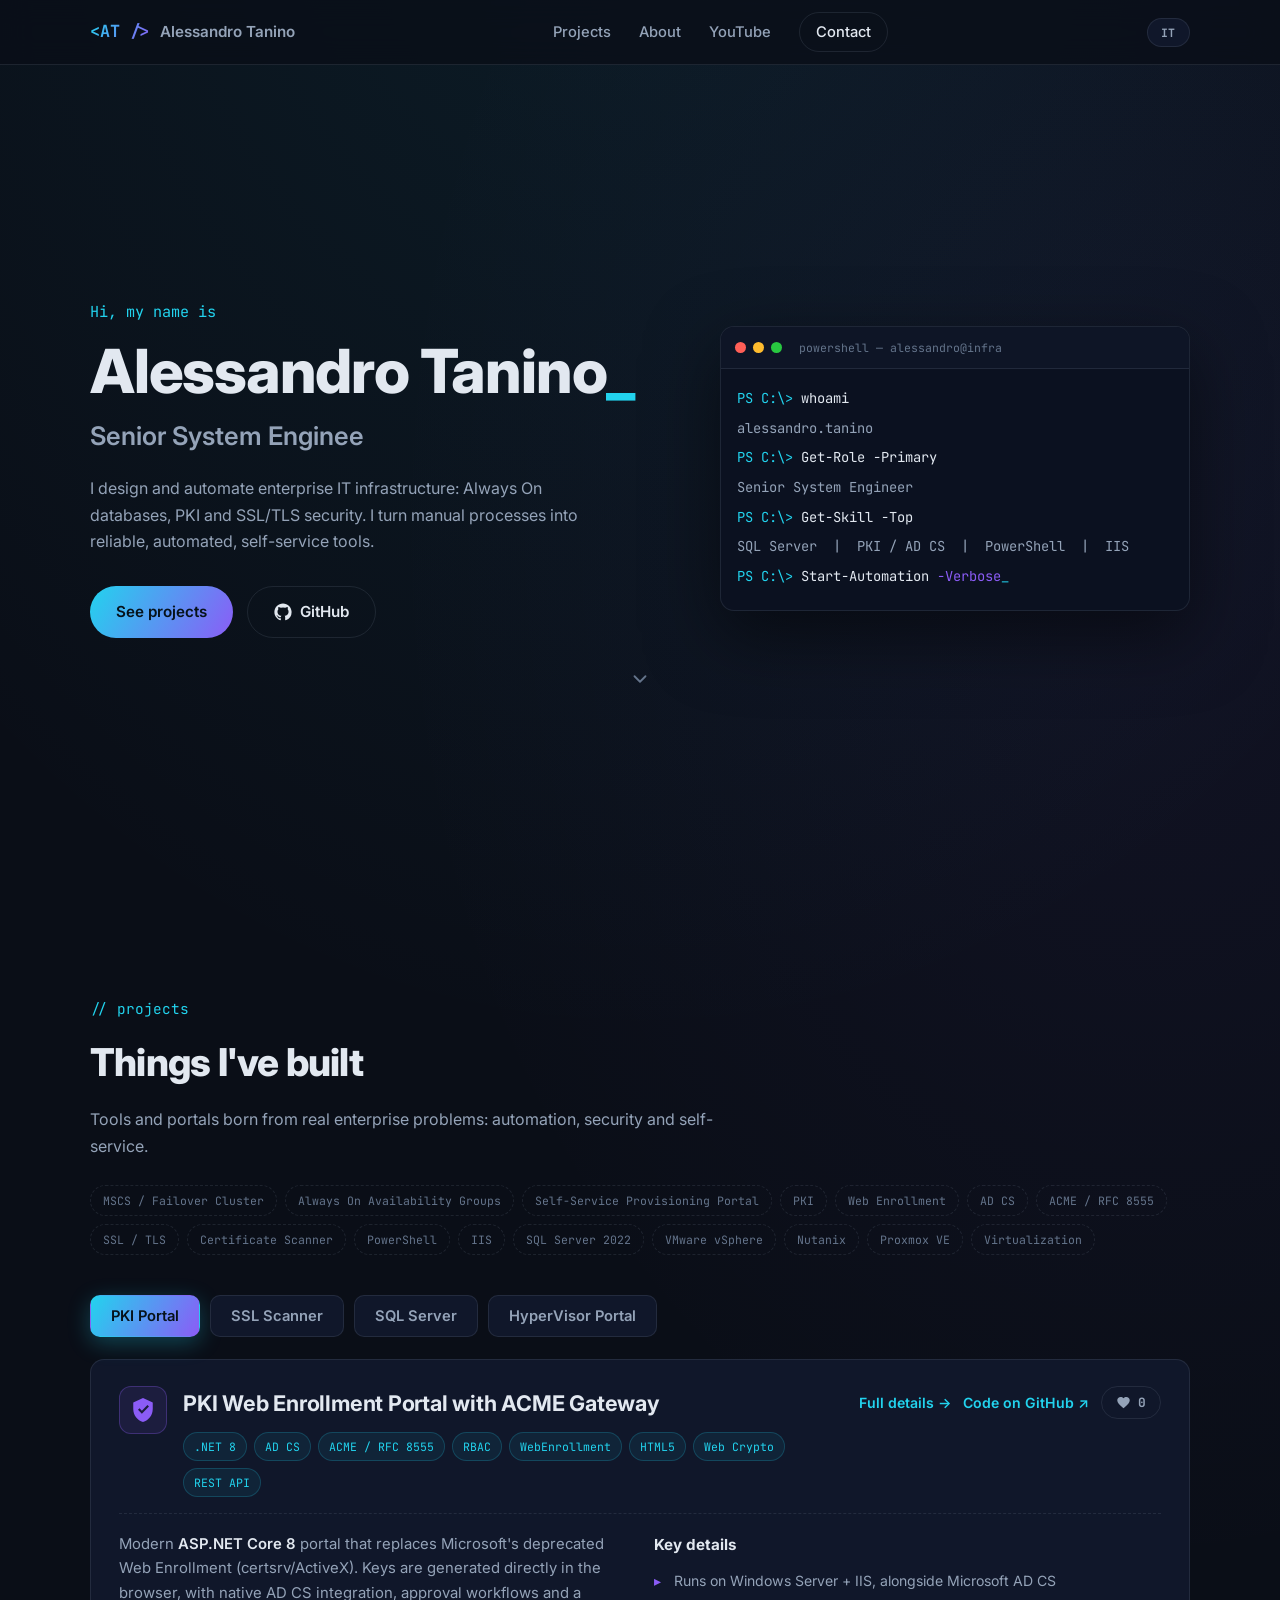
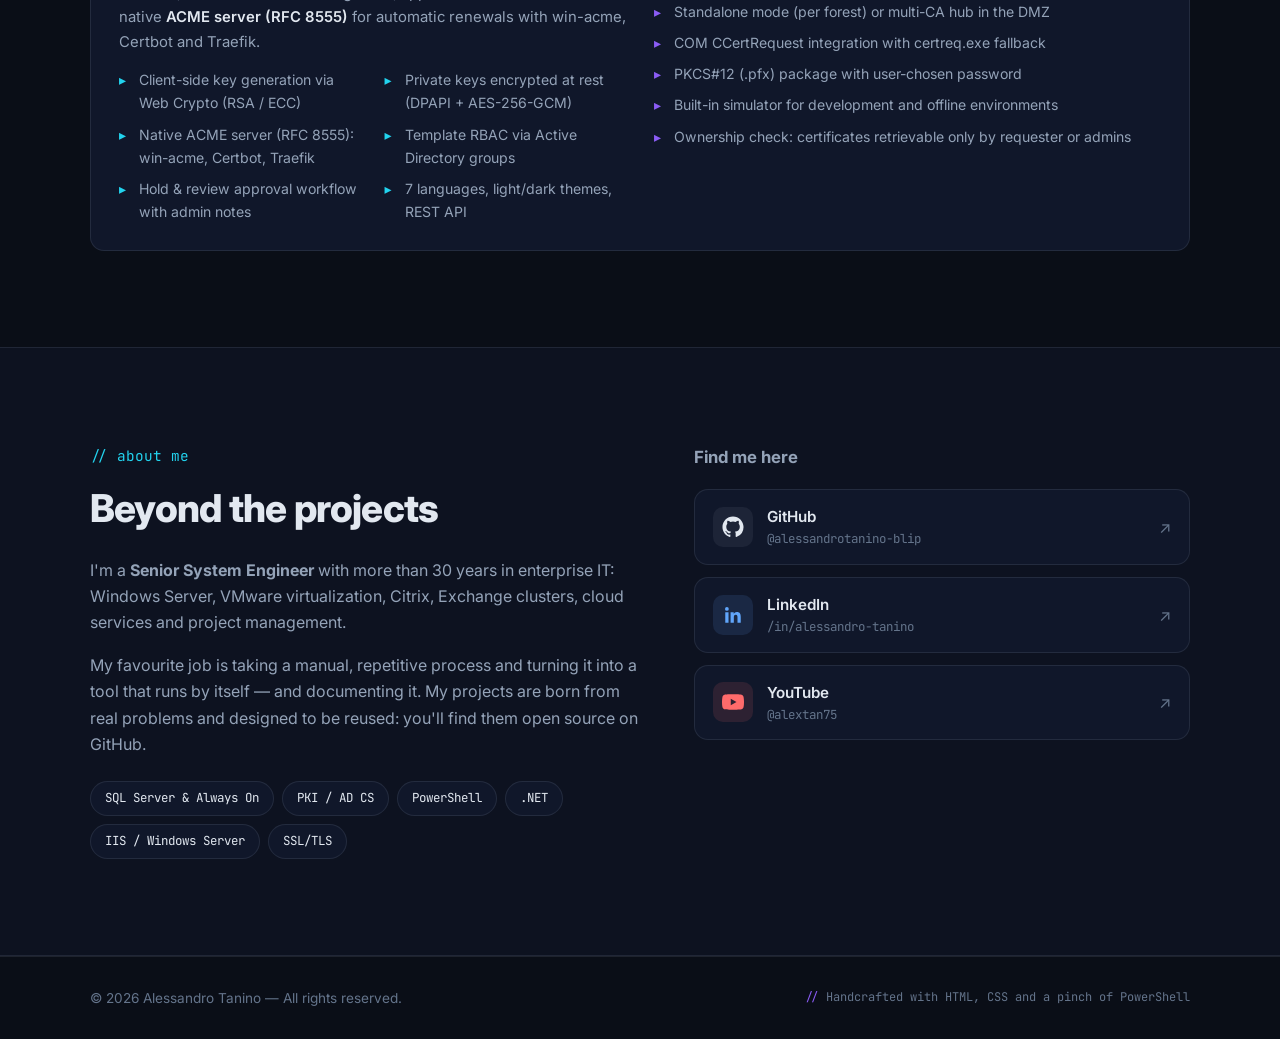
==== commit 2096a97c: "Rename PKI project to 'with ACME Gateway', add RBAC/WebEnrollment/HTML5 tags" ====
--- a/index.html
+++ b/index.html
@@ -38,7 +38,7 @@
         "@type": "ItemList",
         "name": "IT Projects",
         "itemListElement": [
-          { "@type": "SoftwareApplication", "name": "PKI Web Enrollment Portal", "url": "https://alessandrotanino-blip.github.io/projects/pki-web-enrollment-portal.html", "sameAs": ["https://github.com/alessandrotanino-blip/PKIWebPortal"] },
+          { "@type": "SoftwareApplication", "name": "PKI Web Enrollment Portal with ACME Gateway", "url": "https://alessandrotanino-blip.github.io/projects/pki-web-enrollment-portal.html", "sameAs": ["https://github.com/alessandrotanino-blip/PKIWebPortal"] },
           { "@type": "SoftwareApplication", "name": "SSL/TLS Certificate Scanner", "url": "https://alessandrotanino-blip.github.io/projects/ssl-tls-certificate-scanner.html", "sameAs": ["https://github.com/alessandrotanino-blip/CertificateScanner"] },
           { "@type": "SoftwareApplication", "name": "SQL Server Provisioning Portal", "url": "https://alessandrotanino-blip.github.io/projects/sql-server-provisioning-portal.html" },
           { "@type": "SoftwareApplication", "name": "HyperVisor Portal", "url": "https://alessandrotanino-blip.github.io/projects/hypervisor-portal.html" }
@@ -218,18 +218,21 @@
             </div>
           </article>
 
-          <!-- PKI Web Enrollment Portal -->
+          <!-- PKI Web Enrollment Portal with ACME Gateway -->
           <article class="project-panel" id="panel-pki" role="tabpanel" aria-labelledby="tab-pki">
             <div class="project-head">
               <div class="card-icon icon-violet" aria-hidden="true">
                 <svg viewBox="0 0 24 24" width="26" height="26"><path fill="currentColor" d="M12 1 3 5v6c0 5.55 3.84 10.74 9 12 5.16-1.26 9-6.45 9-12V5l-9-4Zm-1.05 14.4-3.55-3.55 1.41-1.41 2.14 2.14 5.14-5.14 1.41 1.41-6.55 6.55Z"/></svg>
               </div>
               <div class="project-head-text">
-                <h3 class="card-title">PKI Web Enrollment Portal</h3>
+                <h3 class="card-title">PKI Web Enrollment Portal with ACME Gateway</h3>
                 <div class="card-tags">
                   <span class="tag">.NET 8</span>
                   <span class="tag">AD CS</span>
                   <span class="tag">ACME / RFC 8555</span>
+                  <span class="tag">RBAC</span>
+                  <span class="tag">WebEnrollment</span>
+                  <span class="tag">HTML5</span>
                   <span class="tag">Web Crypto</span>
                   <span class="tag">REST API</span>
                 </div>
